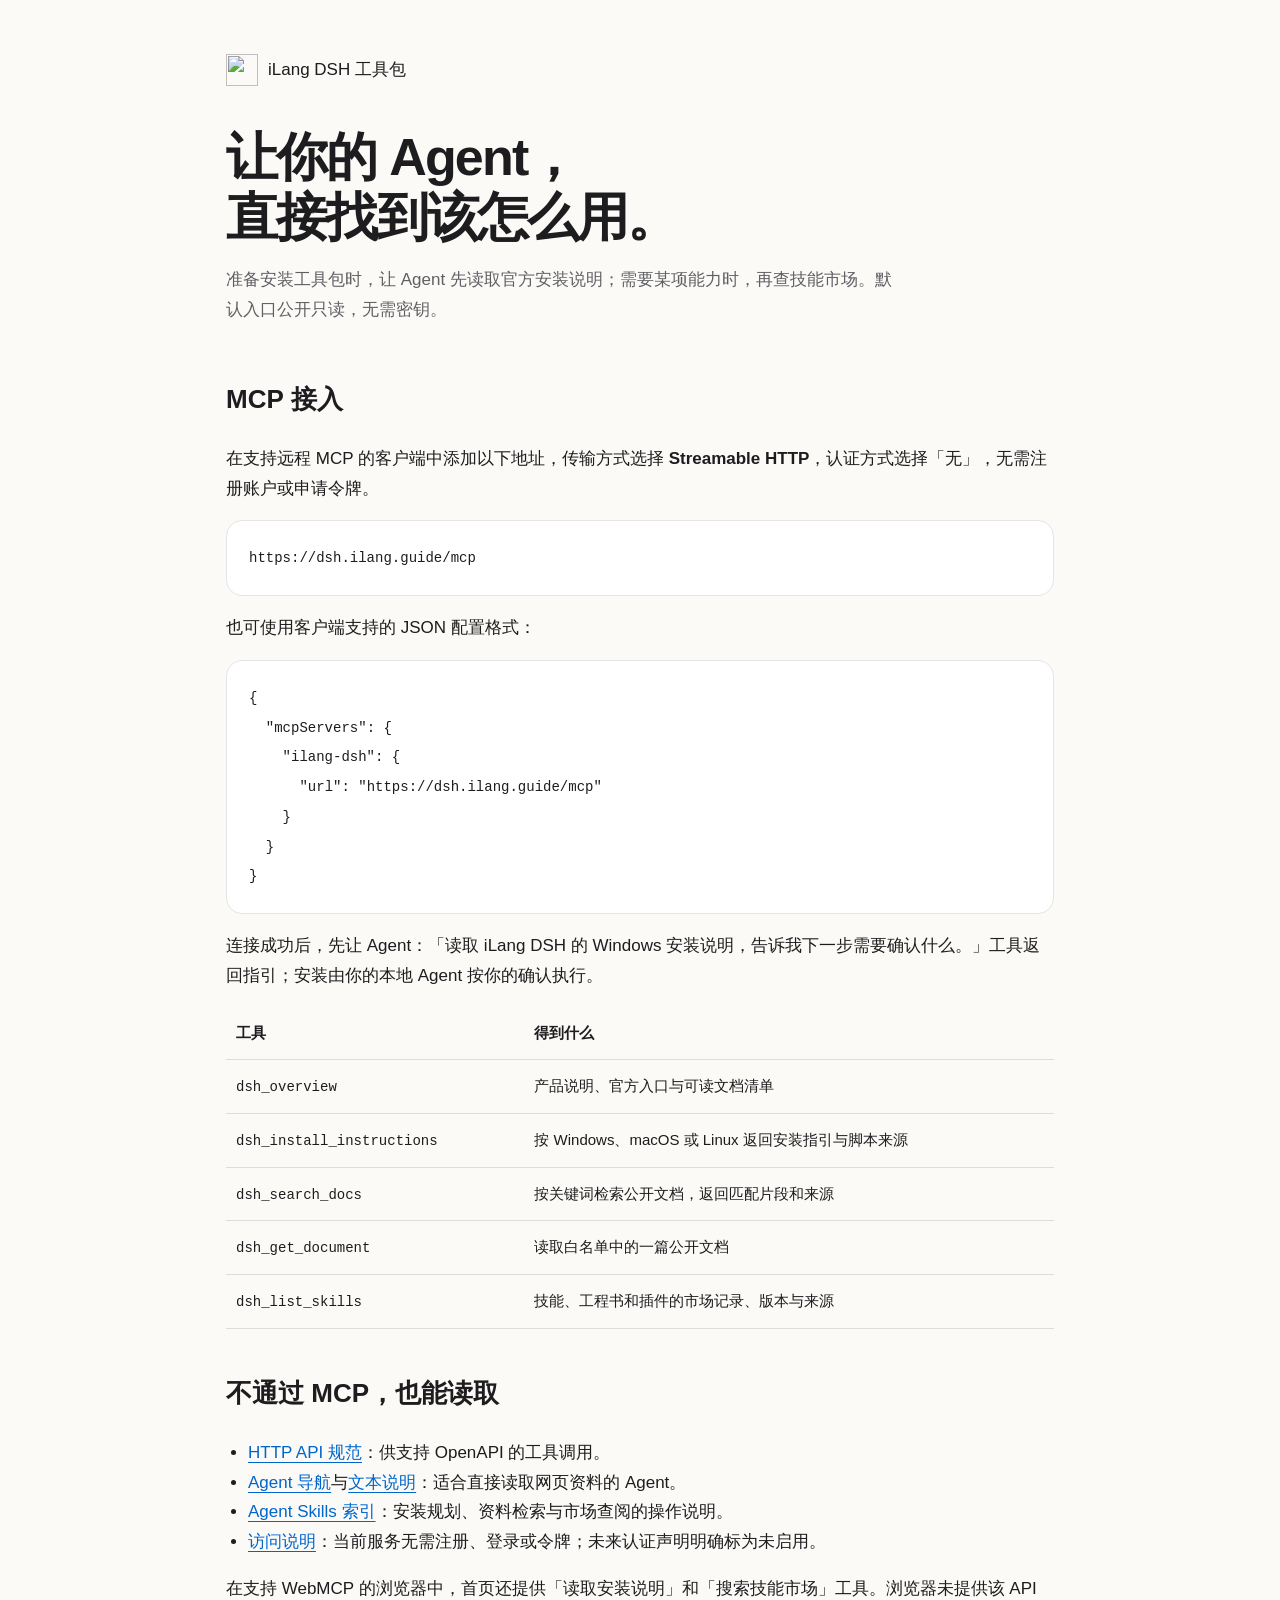
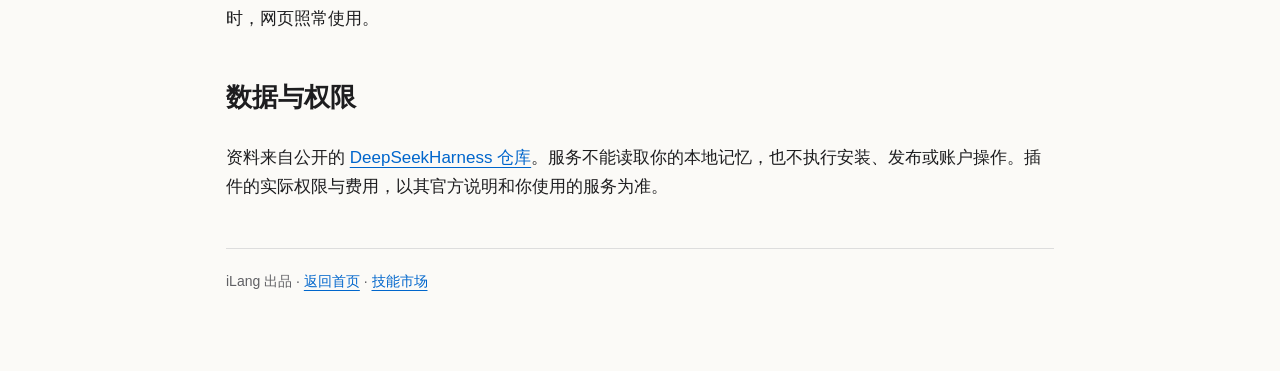
==== docs/agents/index.html @ e741bde9 "feat: declare unavailable auth discovery while keeping DSH public" ====
<!doctype html>
<html lang="zh-CN">
<head>
  <meta charset="utf-8">
  <meta name="viewport" content="width=device-width, initial-scale=1">
  <title>Agent 接入与 MCP｜iLang DSH 工具包</title>
  <meta name="description" content="通过 MCP 或 HTTP API 读取 iLang DSH 工具包的安装说明、公开文档和技能市场。公开只读，无需注册、登录或密钥。">
  <link rel="canonical" href="https://dsh.ilang.guide/agents/">
  <link rel="icon" type="image/svg+xml" href="/favicon.svg">
  <link rel="alternate" type="text/markdown" href="/llms-full.txt">
  <link rel="api-catalog" href="/.well-known/api-catalog">
  <link rel="ai-catalog" href="/.well-known/ai-catalog.json">
  <style>
    :root{color-scheme:light;--ink:#1d1d1f;--muted:#606064;--blue:#0066cc}*{box-sizing:border-box}body{margin:0;background:#fbfaf7;color:var(--ink);font:17px/1.75 -apple-system,BlinkMacSystemFont,"Segoe UI","Microsoft YaHei",sans-serif}main{max-width:880px;padding:54px 26px 80px;margin:auto}a{color:var(--blue);text-underline-offset:4px}header{margin-bottom:52px}.brand{display:inline-flex;align-items:center;gap:10px;color:var(--ink);font-size:17px;text-decoration:none}h1{font-size:clamp(32px,6vw,52px);line-height:1.15;letter-spacing:-.035em;margin:32px 0 18px}h2{margin-top:42px;font-size:26px}p{margin:16px 0}.lead{color:var(--muted);max-width:40em}pre{white-space:pre-wrap;overflow-wrap:anywhere;background:#fff;padding:22px;border:1px solid #e5e5e7;border-radius:16px}code{font:14px/1.7 ui-monospace,SFMono-Regular,Consolas,monospace}table{border-collapse:collapse;width:100%;font-size:15px}th,td{text-align:left;vertical-align:top;padding:13px 10px;border-bottom:1px solid #ddd}td code{overflow-wrap:anywhere}ul{padding-left:22px}.table-wrap{overflow-x:auto}footer{color:var(--muted);font-size:14px;border-top:1px solid #ddd;margin-top:46px;padding-top:20px}:focus-visible{outline:3px solid #0071e3;outline-offset:4px}
  </style>
</head>
<body><main>
  <header><a class="brand" href="/"><img src="/favicon.svg" alt="" width="32" height="32">iLang DSH 工具包</a><h1>让你的 Agent，<br>直接找到该怎么用。</h1><p class="lead">准备安装工具包时，让 Agent 先读取官方安装说明；需要某项能力时，再查技能市场。默认入口公开只读，无需密钥。</p></header>
  <h2>MCP 接入</h2>
  <p>在支持远程 MCP 的客户端中添加以下地址，传输方式选择 <strong>Streamable HTTP</strong>，认证方式选择「无」，无需注册账户或申请令牌。</p>
  <pre><code>https://dsh.ilang.guide/mcp</code></pre>
  <p>也可使用客户端支持的 JSON 配置格式：</p>
  <pre><code>{
  "mcpServers": {
    "ilang-dsh": {
      "url": "https://dsh.ilang.guide/mcp"
    }
  }
}</code></pre>
  <p>连接成功后，先让 Agent：「读取 iLang DSH 的 Windows 安装说明，告诉我下一步需要确认什么。」工具返回指引；安装由你的本地 Agent 按你的确认执行。</p>
  <div class="table-wrap"><table><thead><tr><th>工具</th><th>得到什么</th></tr></thead><tbody>
    <tr><td><code>dsh_overview</code></td><td>产品说明、官方入口与可读文档清单</td></tr>
    <tr><td><code>dsh_install_instructions</code></td><td>按 Windows、macOS 或 Linux 返回安装指引与脚本来源</td></tr>
    <tr><td><code>dsh_search_docs</code></td><td>按关键词检索公开文档，返回匹配片段和来源</td></tr>
    <tr><td><code>dsh_get_document</code></td><td>读取白名单中的一篇公开文档</td></tr>
    <tr><td><code>dsh_list_skills</code></td><td>技能、工程书和插件的市场记录、版本与来源</td></tr>
  </tbody></table></div>
  <h2>不通过 MCP，也能读取</h2>
  <ul>
    <li><a href="/openapi.json">HTTP API 规范</a>：供支持 OpenAPI 的工具调用。</li>
    <li><a href="/llms.txt">Agent 导航</a>与<a href="/llms-full.txt">文本说明</a>：适合直接读取网页资料的 Agent。</li>
    <li><a href="/.well-known/agent-skills/index.json">Agent Skills 索引</a>：安装规划、资料检索与市场查阅的操作说明。</li>
    <li><a href="/auth.md">访问说明</a>：当前服务无需注册、登录或令牌；未来认证声明明确标为未启用。</li>
  </ul>
  <p>在支持 WebMCP 的浏览器中，首页还提供「读取安装说明」和「搜索技能市场」工具。浏览器未提供该 API 时，网页照常使用。</p>
  <h2>数据与权限</h2>
  <p>资料来自公开的 <a href="https://github.com/adsorgcn/DeepSeekHarness">DeepSeekHarness 仓库</a>。服务不能读取你的本地记忆，也不执行安装、发布或账户操作。插件的实际权限与费用，以其官方说明和你使用的服务为准。</p>
  <footer>iLang 出品 · <a href="/">返回首页</a> · <a href="/market/">技能市场</a></footer>
</main></body></html>
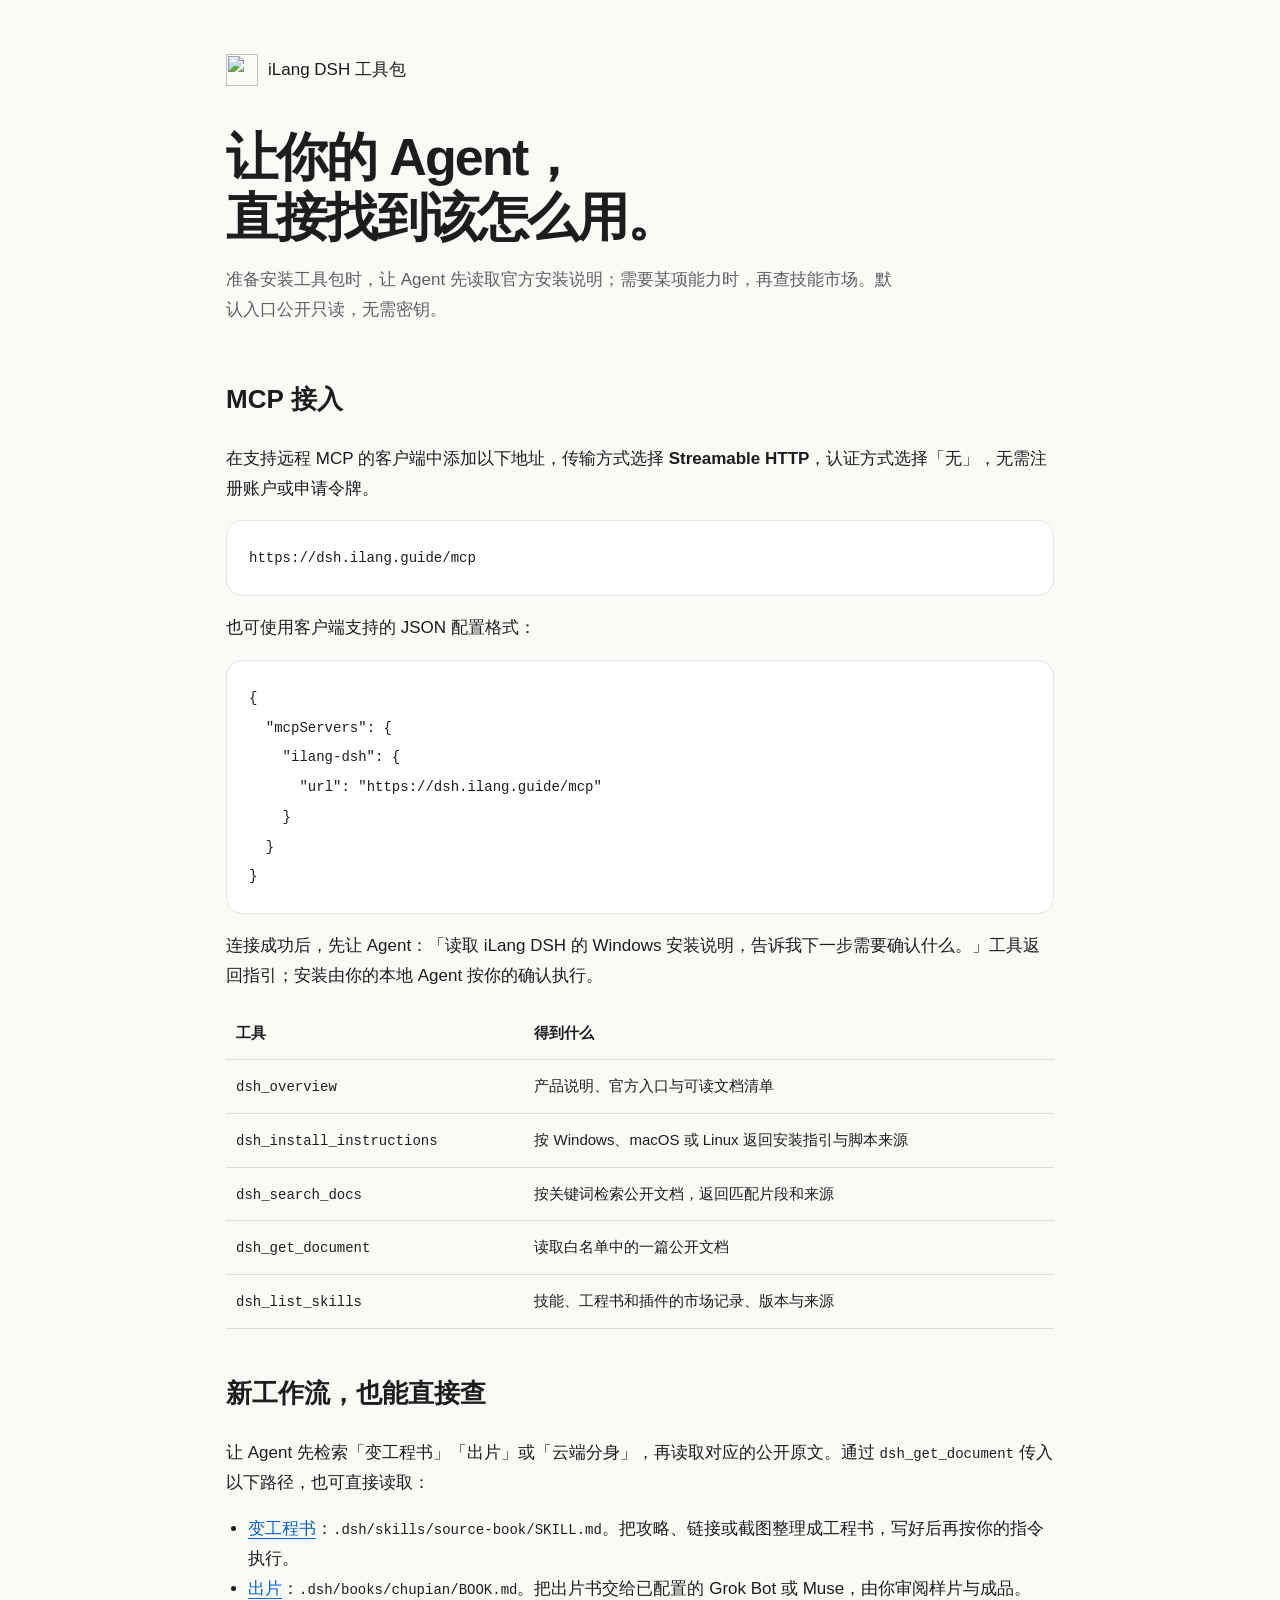
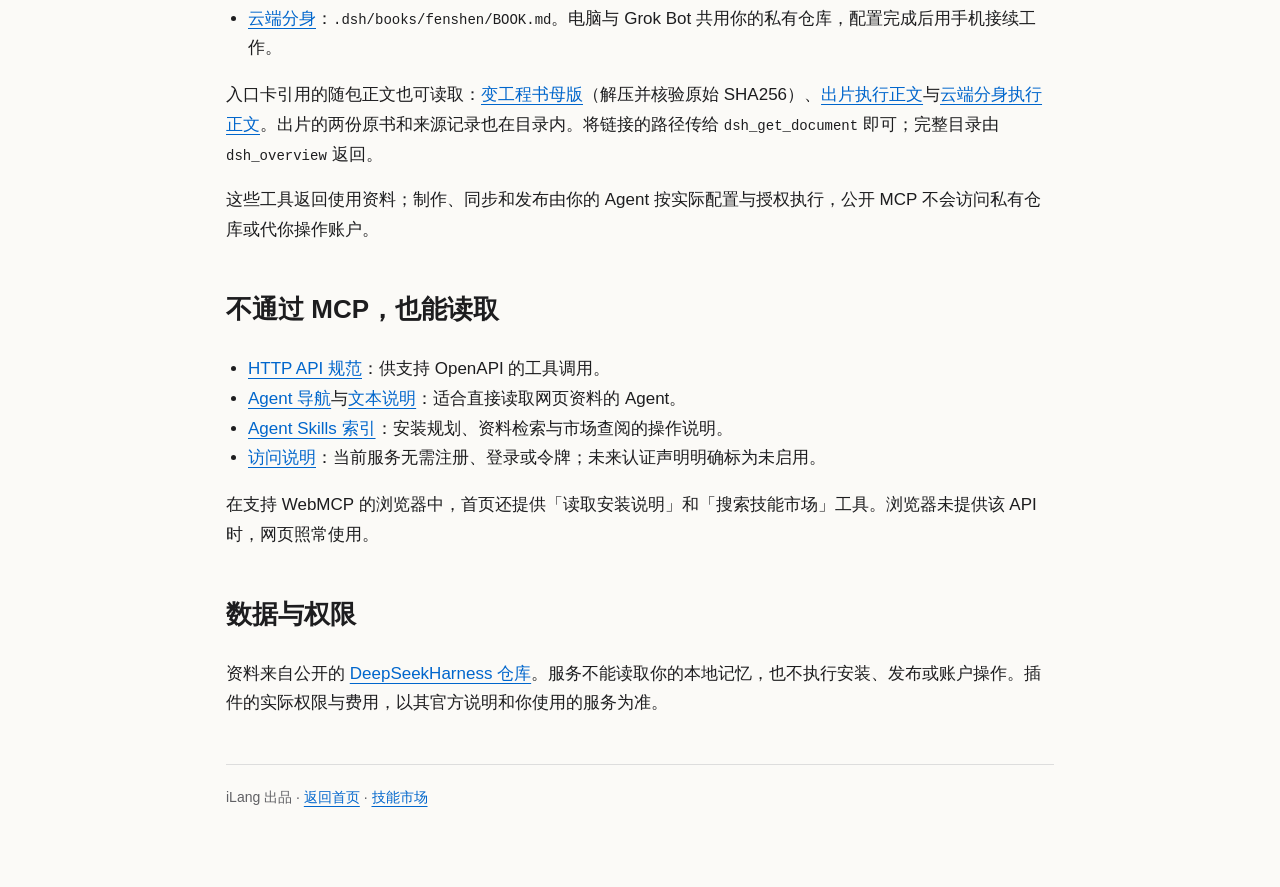
==== commit bac77ec9: "Refresh DSH landing with animated workflows and align public MCP documents" ====
--- a/docs/agents/index.html
+++ b/docs/agents/index.html
@@ -35,6 +35,15 @@
     <tr><td><code>dsh_get_document</code></td><td>读取白名单中的一篇公开文档</td></tr>
     <tr><td><code>dsh_list_skills</code></td><td>技能、工程书和插件的市场记录、版本与来源</td></tr>
   </tbody></table></div>
+  <h2>新工作流，也能直接查</h2>
+  <p>让 Agent 先检索「变工程书」「出片」或「云端分身」，再读取对应的公开原文。通过 <code>dsh_get_document</code> 传入以下路径，也可直接读取：</p>
+  <ul>
+    <li><a href="/.dsh/skills/source-book/SKILL.md">变工程书</a>：<code>.dsh/skills/source-book/SKILL.md</code>。把攻略、链接或截图整理成工程书，写好后再按你的指令执行。</li>
+    <li><a href="/.dsh/books/chupian/BOOK.md">出片</a>：<code>.dsh/books/chupian/BOOK.md</code>。把出片书交给已配置的 Grok Bot 或 Muse，由你审阅样片与成品。</li>
+    <li><a href="/.dsh/books/fenshen/BOOK.md">云端分身</a>：<code>.dsh/books/fenshen/BOOK.md</code>。电脑与 Grok Bot 共用你的私有仓库，配置完成后用手机接续工作。</li>
+  </ul>
+  <p>入口卡引用的随包正文也可读取：<a href="/.github/bot/MOTHER-v2.9.ilang.md.gz">变工程书母版</a>（解压并核验原始 SHA256）、<a href="/.dsh/books/chupian/bot-chupian-book.md">出片执行正文</a>与<a href="/.dsh/books/fenshen/bot-fenshen-book.md">云端分身执行正文</a>。出片的两份原书和来源记录也在目录内。将链接的路径传给 <code>dsh_get_document</code> 即可；完整目录由 <code>dsh_overview</code> 返回。</p>
+  <p>这些工具返回使用资料；制作、同步和发布由你的 Agent 按实际配置与授权执行，公开 MCP 不会访问私有仓库或代你操作账户。</p>
   <h2>不通过 MCP，也能读取</h2>
   <ul>
     <li><a href="/openapi.json">HTTP API 规范</a>：供支持 OpenAPI 的工具调用。</li>
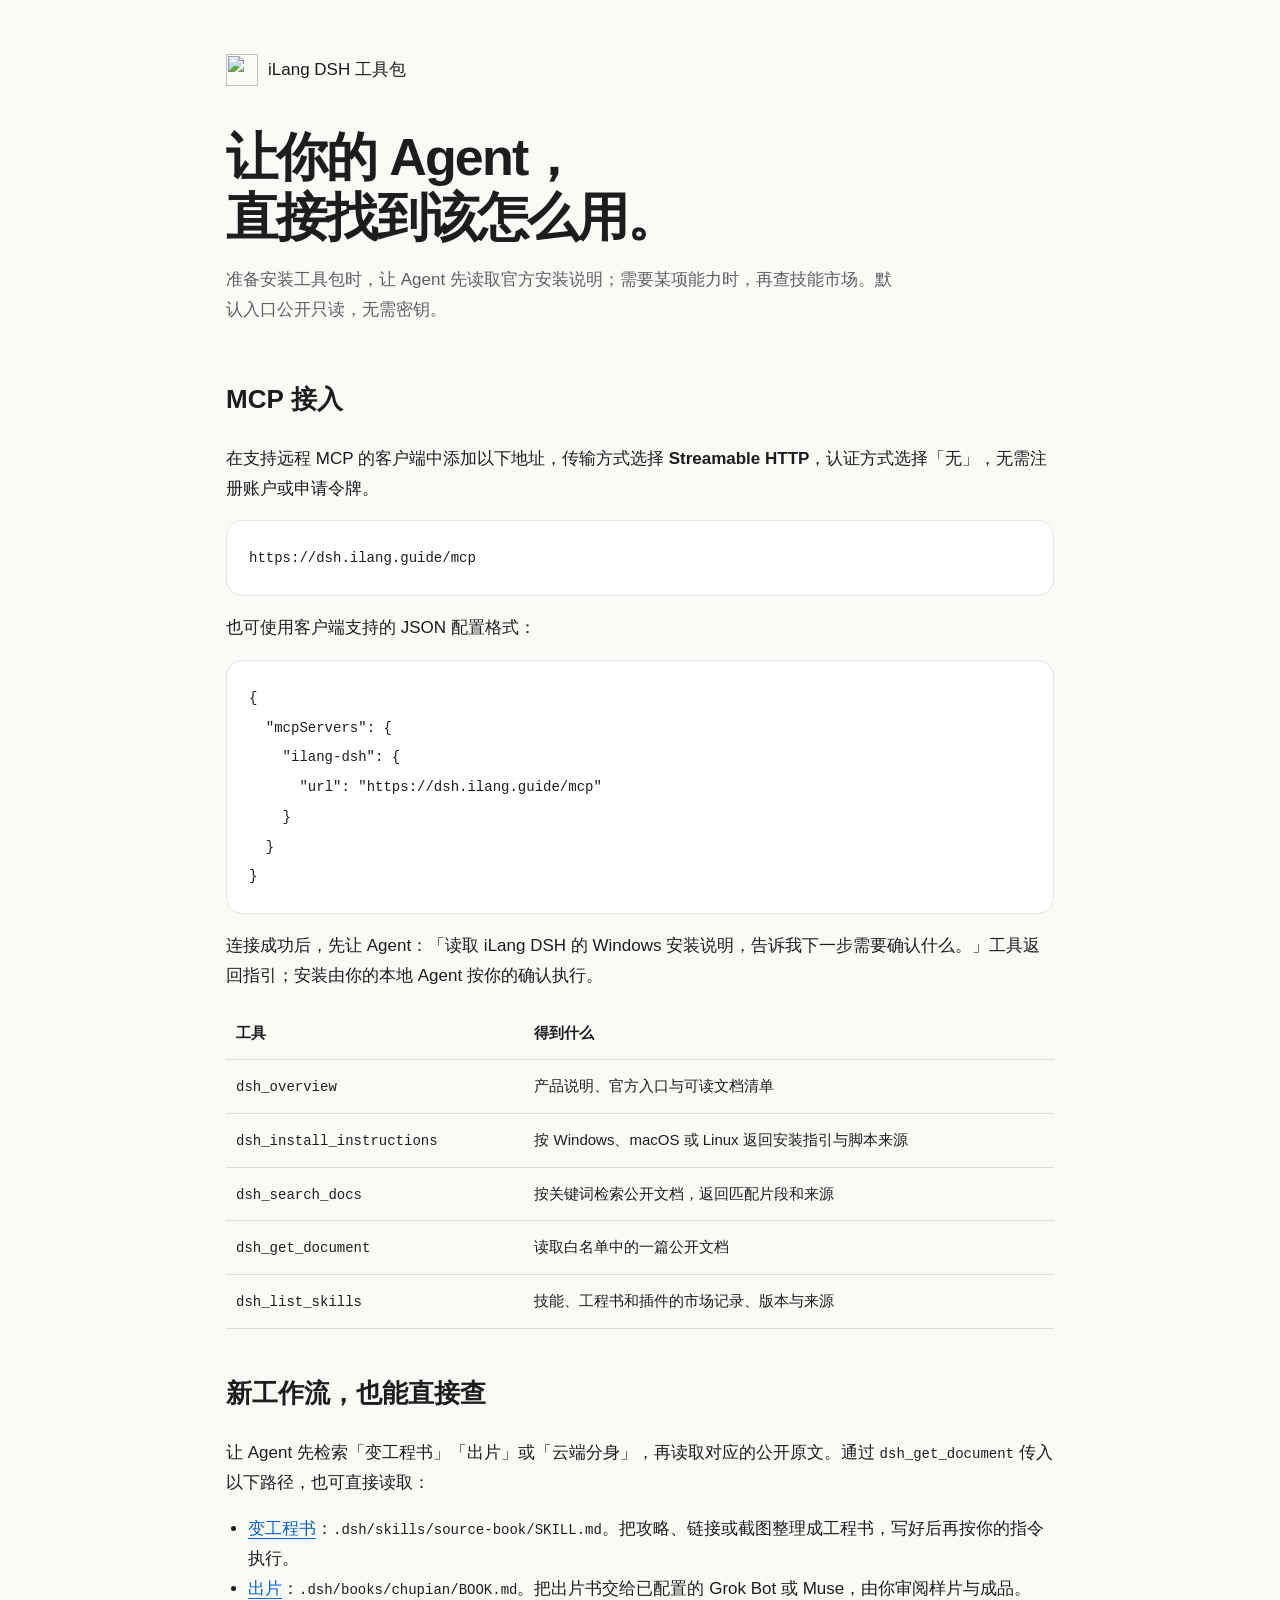
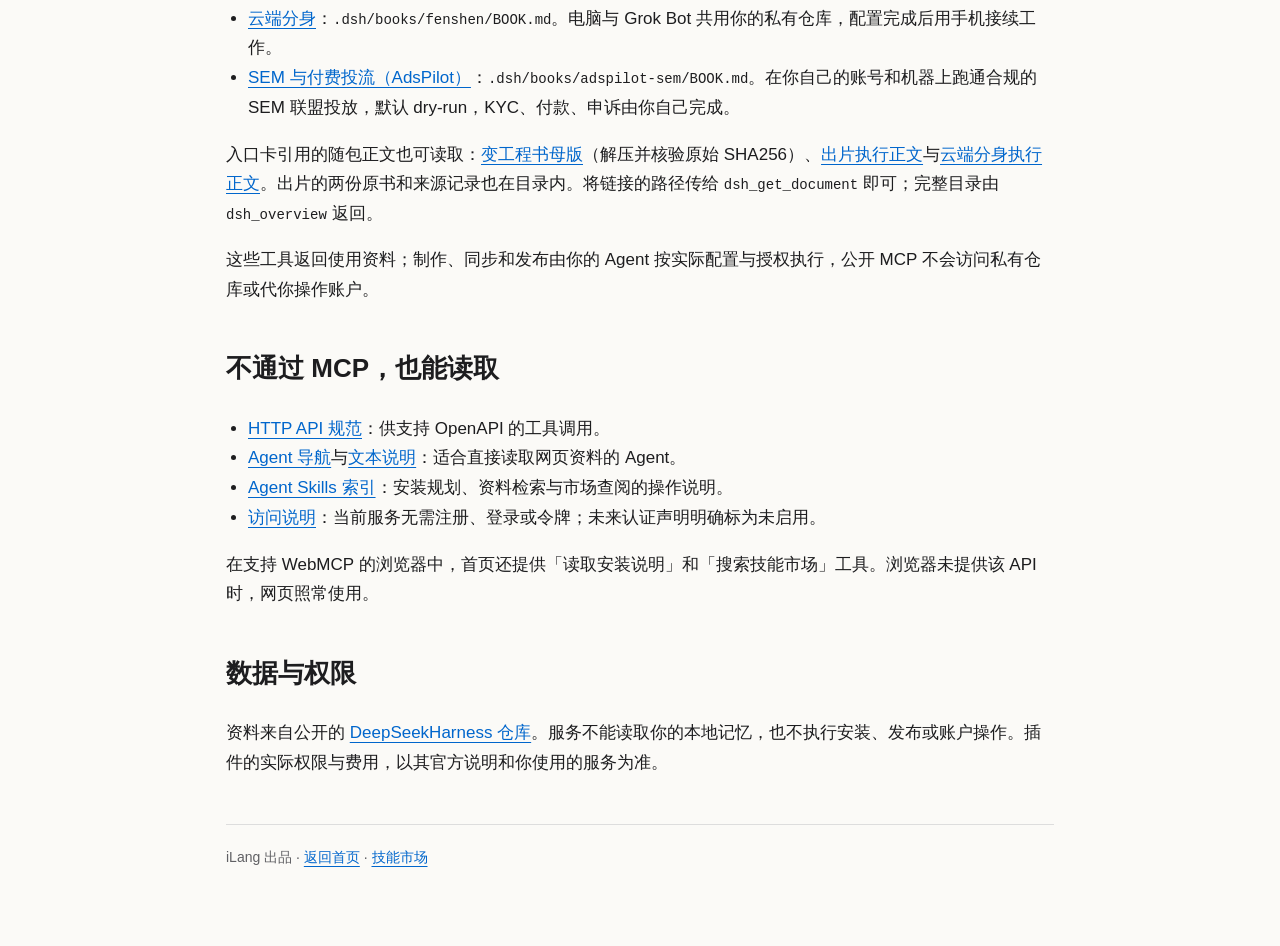
==== commit c7bbfc68: "docs: 发现文件同步 MCP 1.2.0 与 21 项（openapi、well-known、llms.txt、agents 页） openapi.json 版本 1.2.0、五处文档路径枚举加 " ====
--- a/docs/agents/index.html
+++ b/docs/agents/index.html
@@ -41,6 +41,7 @@
     <li><a href="/.dsh/skills/source-book/SKILL.md">变工程书</a>：<code>.dsh/skills/source-book/SKILL.md</code>。把攻略、链接或截图整理成工程书，写好后再按你的指令执行。</li>
     <li><a href="/.dsh/books/chupian/BOOK.md">出片</a>：<code>.dsh/books/chupian/BOOK.md</code>。把出片书交给已配置的 Grok Bot 或 Muse，由你审阅样片与成品。</li>
     <li><a href="/.dsh/books/fenshen/BOOK.md">云端分身</a>：<code>.dsh/books/fenshen/BOOK.md</code>。电脑与 Grok Bot 共用你的私有仓库，配置完成后用手机接续工作。</li>
+    <li><a href="/.dsh/books/adspilot-sem/BOOK.md">SEM 与付费投流（AdsPilot）</a>：<code>.dsh/books/adspilot-sem/BOOK.md</code>。在你自己的账号和机器上跑通合规的 SEM 联盟投放，默认 dry-run，KYC、付款、申诉由你自己完成。</li>
   </ul>
   <p>入口卡引用的随包正文也可读取：<a href="/.github/bot/MOTHER-v2.9.ilang.md.gz">变工程书母版</a>（解压并核验原始 SHA256）、<a href="/.dsh/books/chupian/bot-chupian-book.md">出片执行正文</a>与<a href="/.dsh/books/fenshen/bot-fenshen-book.md">云端分身执行正文</a>。出片的两份原书和来源记录也在目录内。将链接的路径传给 <code>dsh_get_document</code> 即可；完整目录由 <code>dsh_overview</code> 返回。</p>
   <p>这些工具返回使用资料；制作、同步和发布由你的 Agent 按实际配置与授权执行，公开 MCP 不会访问私有仓库或代你操作账户。</p>
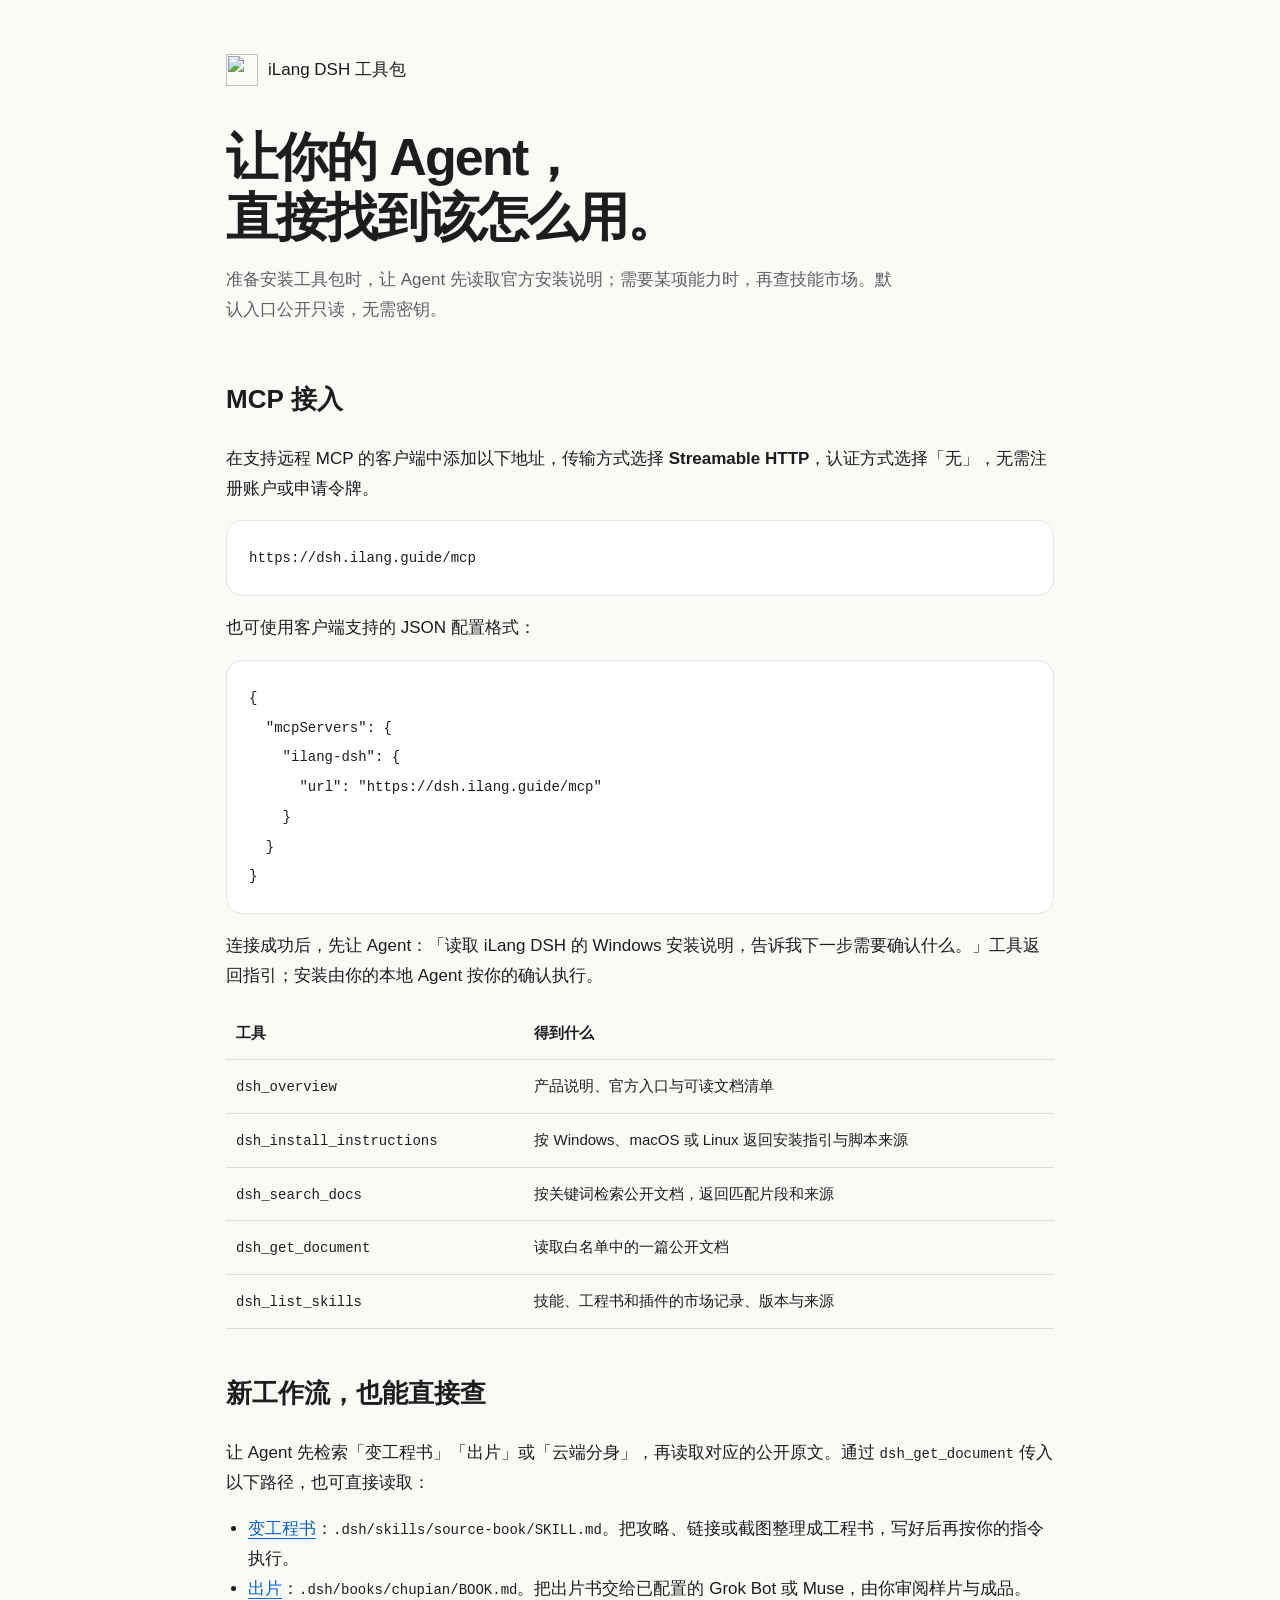
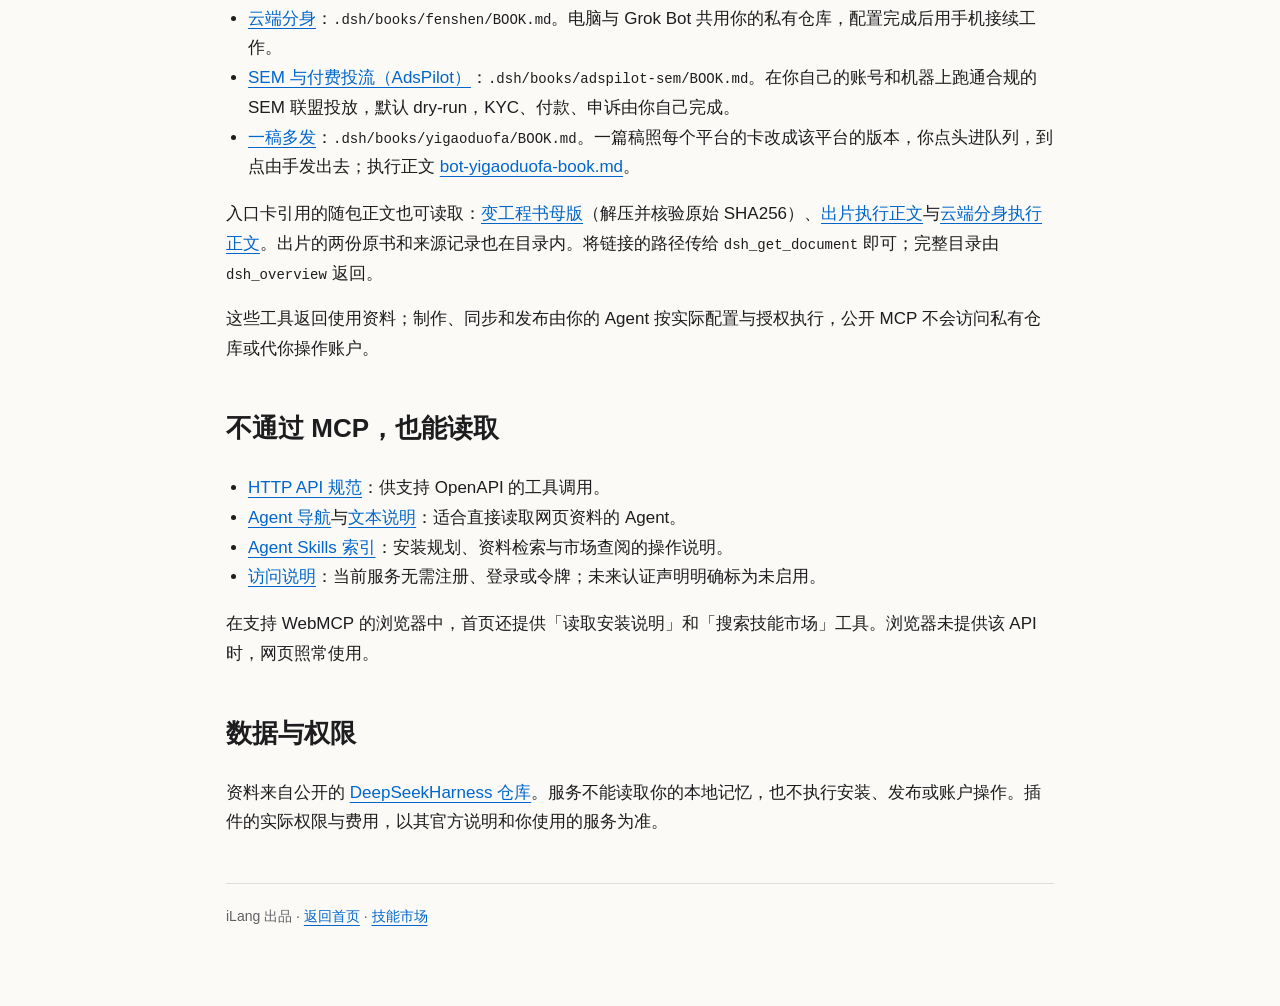
==== commit f3b10ce3: "yigaoduofa: 一稿多发，一篇稿照平台卡改版本、排队、由手发出；MCP 1.3.0 共 23 项；官网补两处 新书 .dsh/books/yigaoduofa/BOOK.md 与随包 Bot " ====
--- a/docs/agents/index.html
+++ b/docs/agents/index.html
@@ -42,6 +42,7 @@
     <li><a href="/.dsh/books/chupian/BOOK.md">出片</a>：<code>.dsh/books/chupian/BOOK.md</code>。把出片书交给已配置的 Grok Bot 或 Muse，由你审阅样片与成品。</li>
     <li><a href="/.dsh/books/fenshen/BOOK.md">云端分身</a>：<code>.dsh/books/fenshen/BOOK.md</code>。电脑与 Grok Bot 共用你的私有仓库，配置完成后用手机接续工作。</li>
     <li><a href="/.dsh/books/adspilot-sem/BOOK.md">SEM 与付费投流（AdsPilot）</a>：<code>.dsh/books/adspilot-sem/BOOK.md</code>。在你自己的账号和机器上跑通合规的 SEM 联盟投放，默认 dry-run，KYC、付款、申诉由你自己完成。</li>
+    <li><a href="/.dsh/books/yigaoduofa/BOOK.md">一稿多发</a>：<code>.dsh/books/yigaoduofa/BOOK.md</code>。一篇稿照每个平台的卡改成该平台的版本，你点头进队列，到点由手发出去；执行正文 <a href="/.dsh/books/yigaoduofa/bot-yigaoduofa-book.md">bot-yigaoduofa-book.md</a>。</li>
   </ul>
   <p>入口卡引用的随包正文也可读取：<a href="/.github/bot/MOTHER-v2.9.ilang.md.gz">变工程书母版</a>（解压并核验原始 SHA256）、<a href="/.dsh/books/chupian/bot-chupian-book.md">出片执行正文</a>与<a href="/.dsh/books/fenshen/bot-fenshen-book.md">云端分身执行正文</a>。出片的两份原书和来源记录也在目录内。将链接的路径传给 <code>dsh_get_document</code> 即可；完整目录由 <code>dsh_overview</code> 返回。</p>
   <p>这些工具返回使用资料；制作、同步和发布由你的 Agent 按实际配置与授权执行，公开 MCP 不会访问私有仓库或代你操作账户。</p>
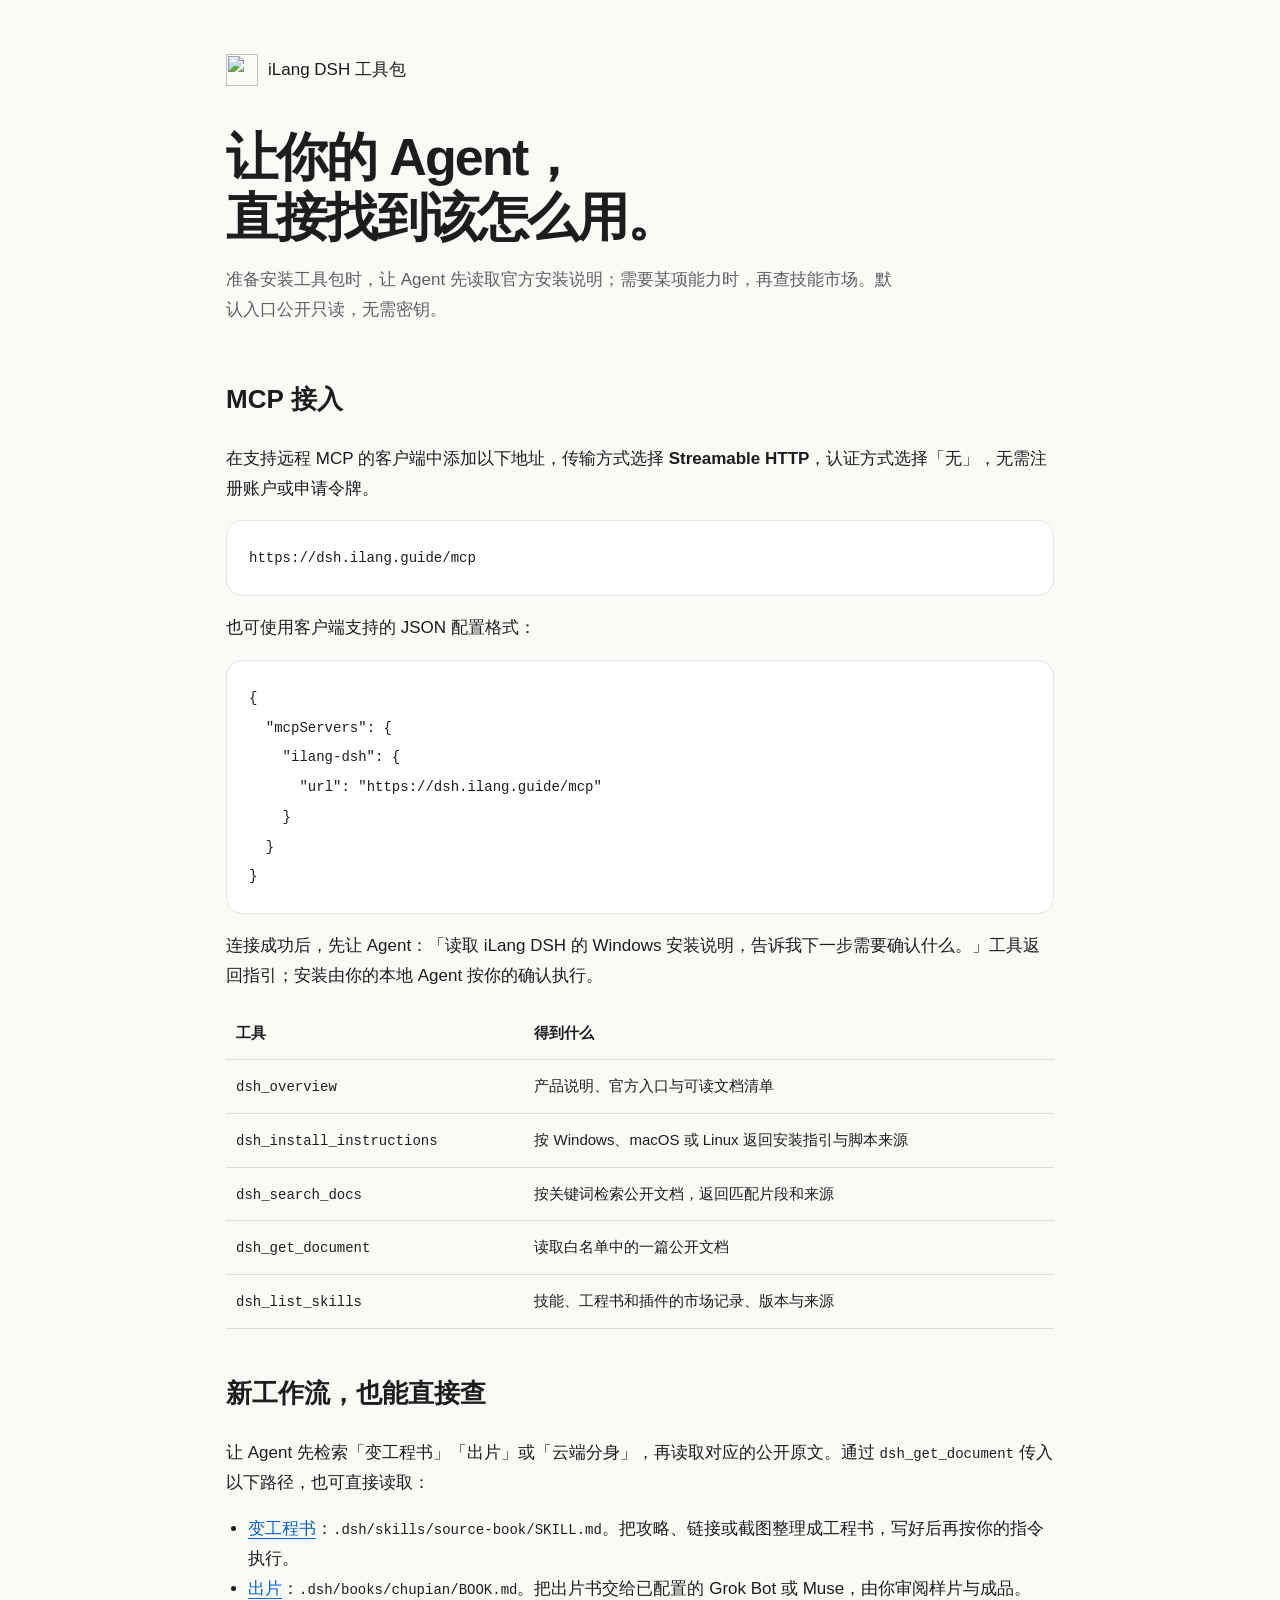
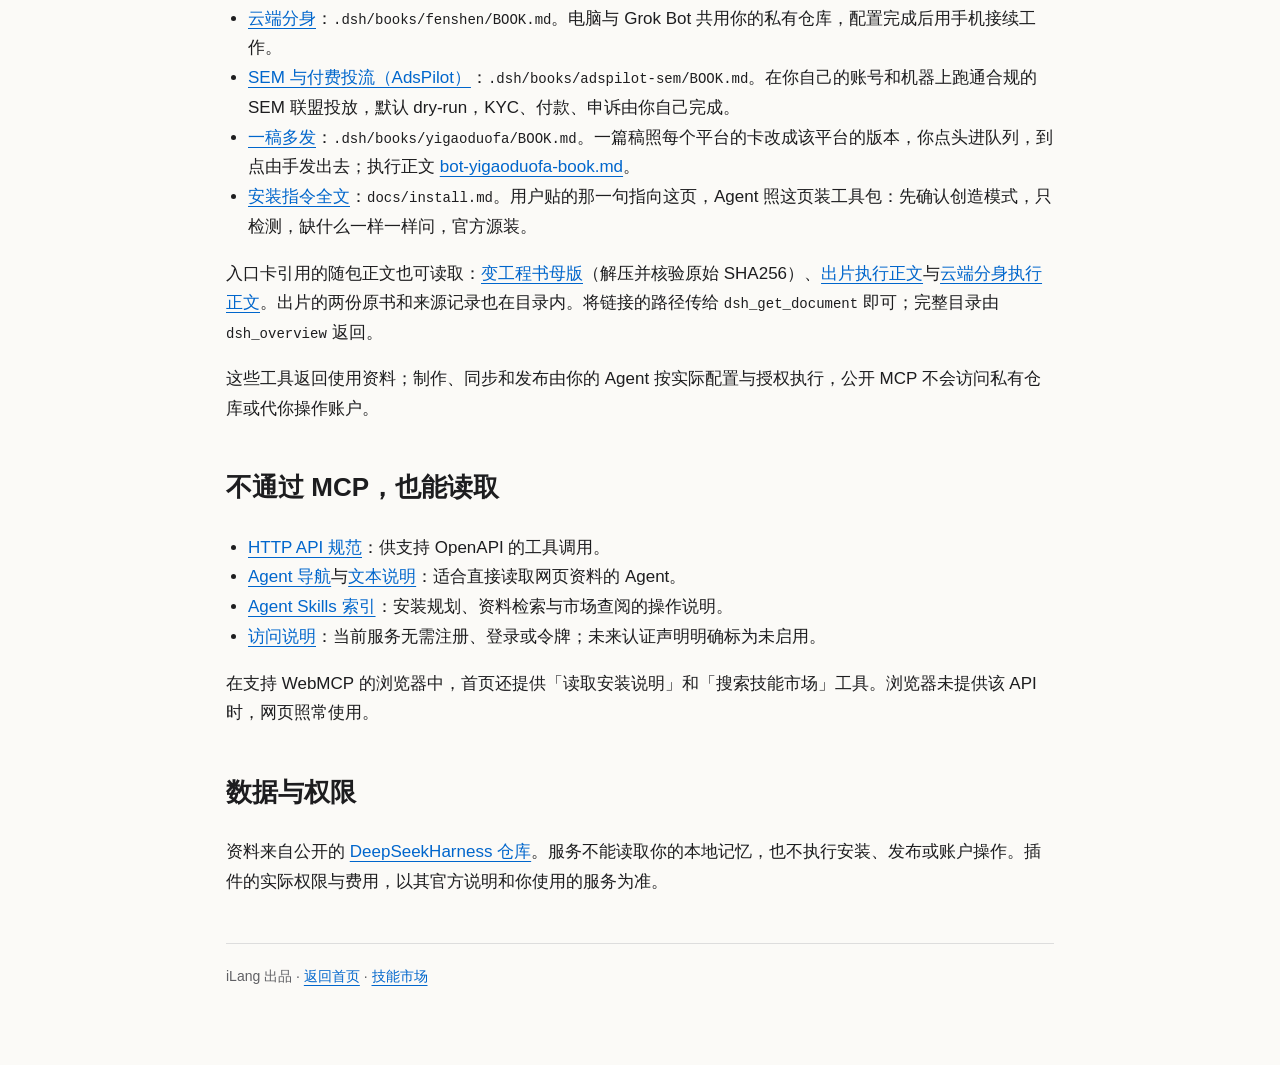
==== commit d31486f7: "install: 那句话换成一句短的，长指令全文改写成给 Agent 读的 docs/install.md 新手贴的只剩「帮我装 iLang DSH 工具包，照 https://dsh.ilang.g" ====
--- a/docs/agents/index.html
+++ b/docs/agents/index.html
@@ -43,6 +43,7 @@
     <li><a href="/.dsh/books/fenshen/BOOK.md">云端分身</a>：<code>.dsh/books/fenshen/BOOK.md</code>。电脑与 Grok Bot 共用你的私有仓库，配置完成后用手机接续工作。</li>
     <li><a href="/.dsh/books/adspilot-sem/BOOK.md">SEM 与付费投流（AdsPilot）</a>：<code>.dsh/books/adspilot-sem/BOOK.md</code>。在你自己的账号和机器上跑通合规的 SEM 联盟投放，默认 dry-run，KYC、付款、申诉由你自己完成。</li>
     <li><a href="/.dsh/books/yigaoduofa/BOOK.md">一稿多发</a>：<code>.dsh/books/yigaoduofa/BOOK.md</code>。一篇稿照每个平台的卡改成该平台的版本，你点头进队列，到点由手发出去；执行正文 <a href="/.dsh/books/yigaoduofa/bot-yigaoduofa-book.md">bot-yigaoduofa-book.md</a>。</li>
+    <li><a href="/install.md">安装指令全文</a>：<code>docs/install.md</code>。用户贴的那一句指向这页，Agent 照这页装工具包：先确认创造模式，只检测，缺什么一样一样问，官方源装。</li>
   </ul>
   <p>入口卡引用的随包正文也可读取：<a href="/.github/bot/MOTHER-v2.9.ilang.md.gz">变工程书母版</a>（解压并核验原始 SHA256）、<a href="/.dsh/books/chupian/bot-chupian-book.md">出片执行正文</a>与<a href="/.dsh/books/fenshen/bot-fenshen-book.md">云端分身执行正文</a>。出片的两份原书和来源记录也在目录内。将链接的路径传给 <code>dsh_get_document</code> 即可；完整目录由 <code>dsh_overview</code> 返回。</p>
   <p>这些工具返回使用资料；制作、同步和发布由你的 Agent 按实际配置与授权执行，公开 MCP 不会访问私有仓库或代你操作账户。</p>
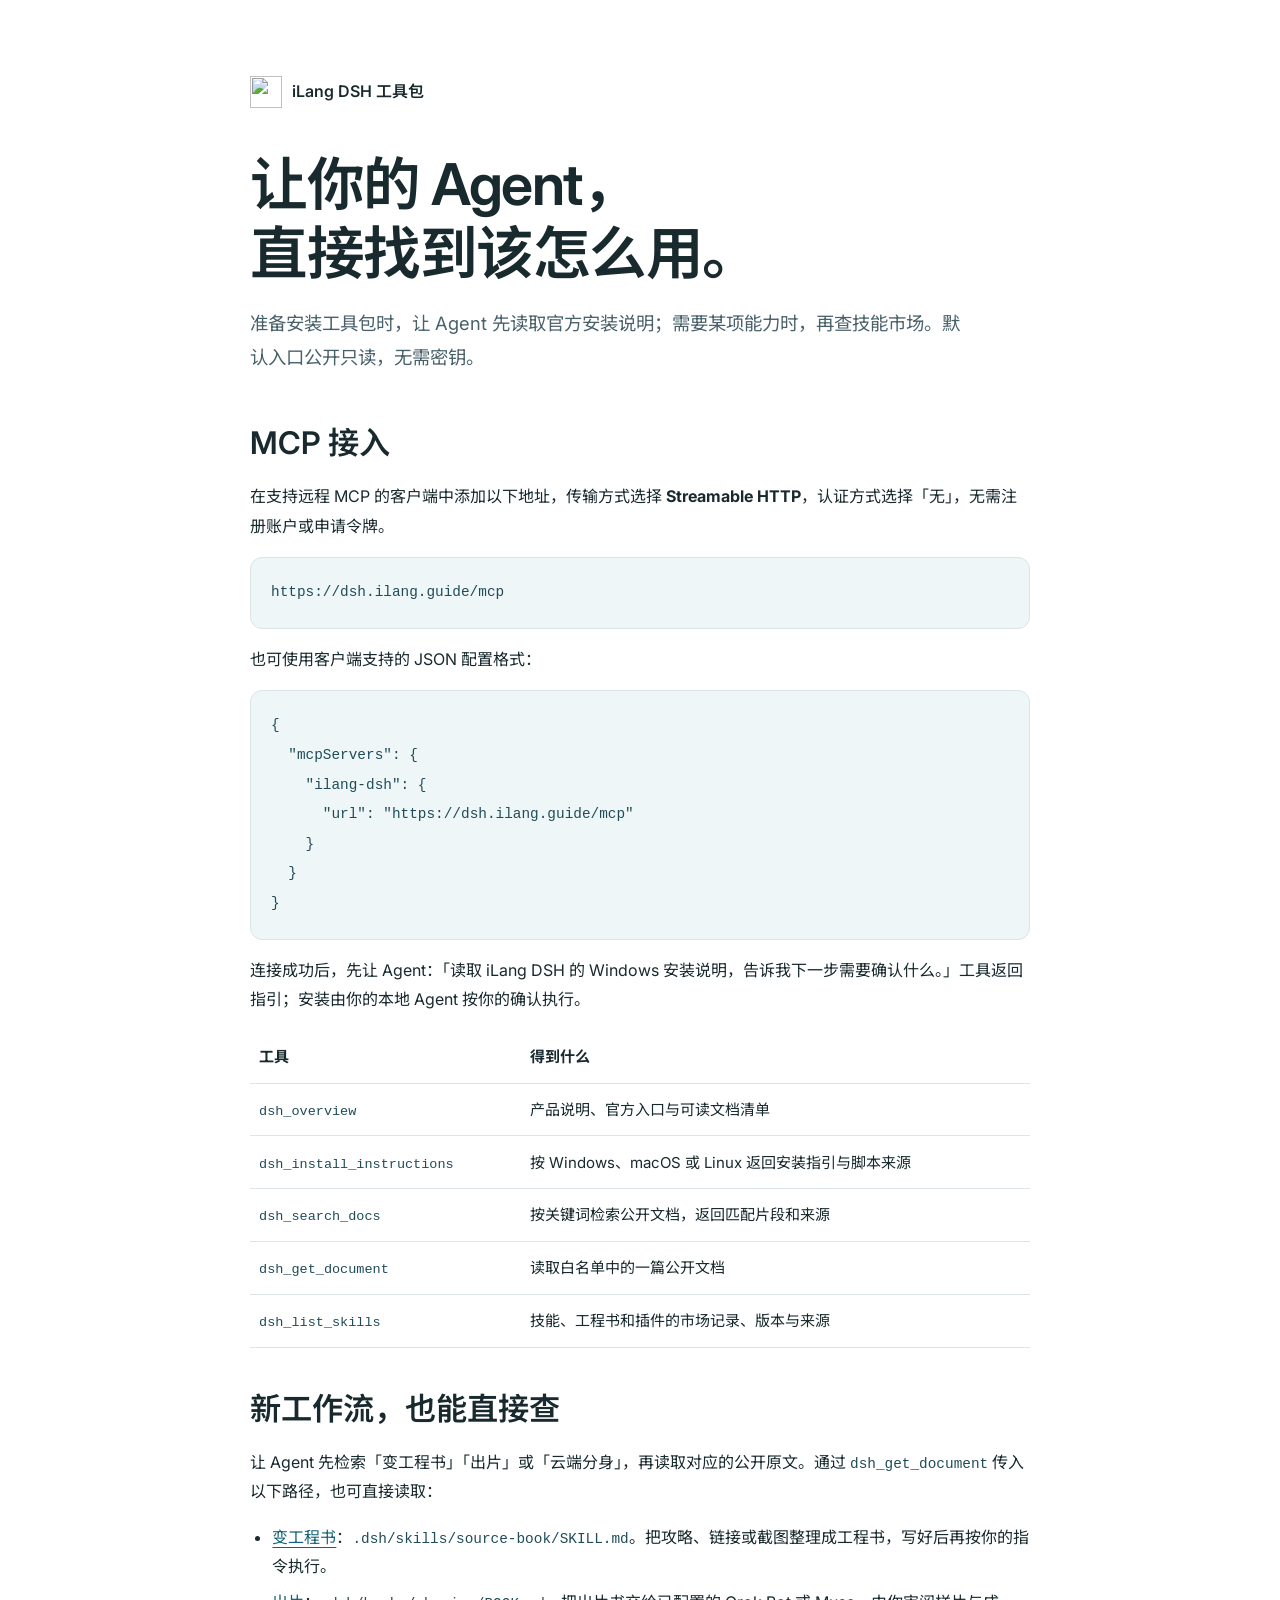
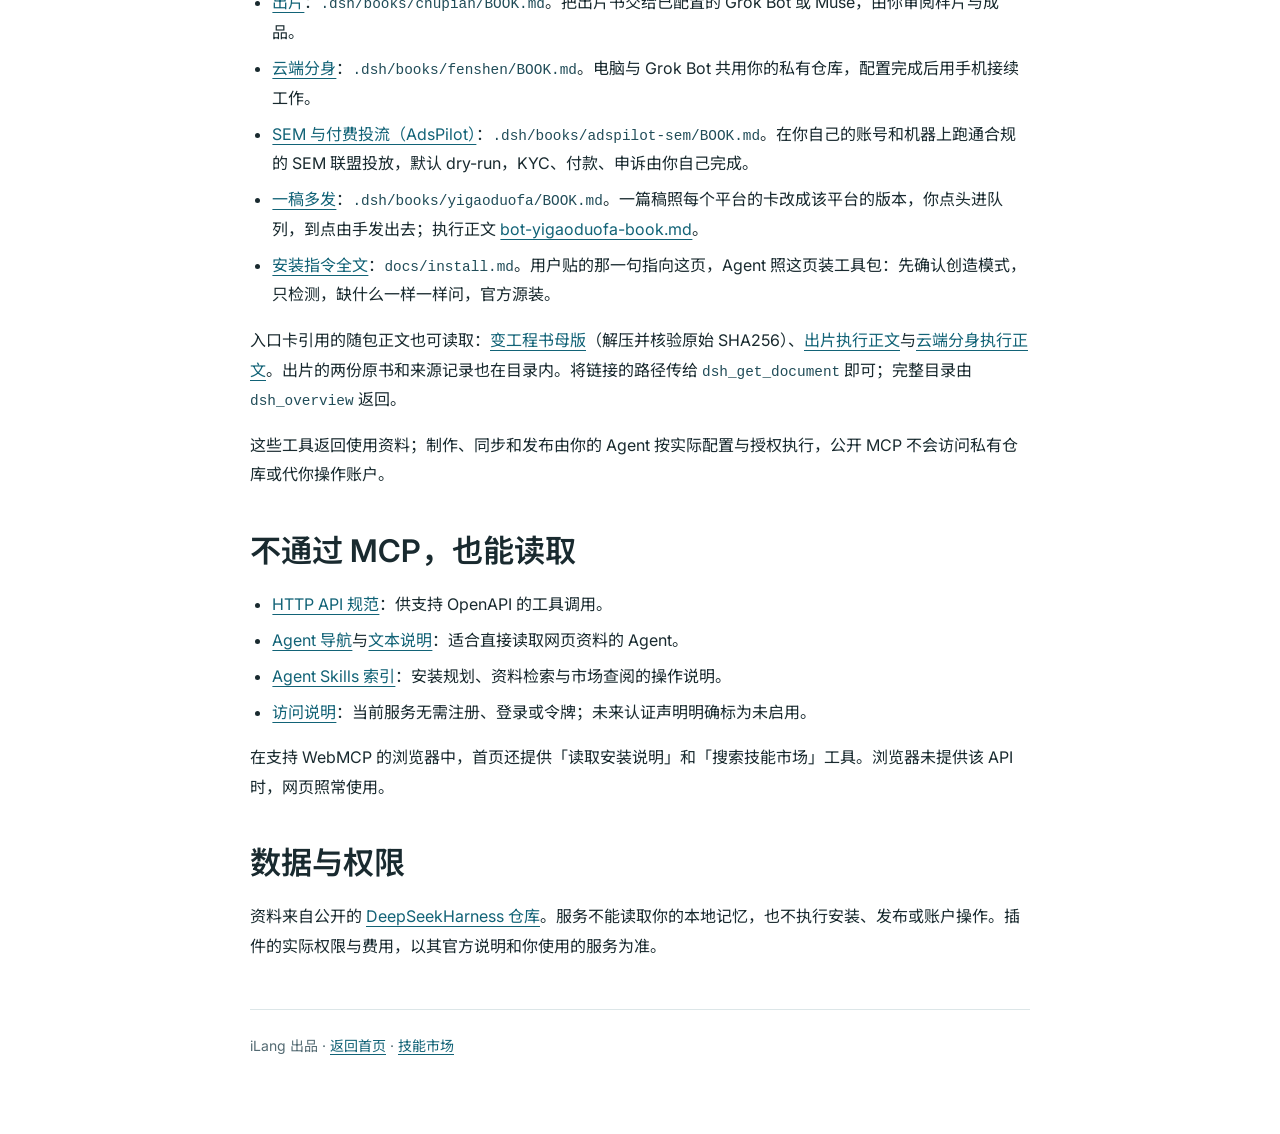
==== commit 33946bc4: "重设计能市场并统一全站中英文字体" ====
--- a/docs/agents/index.html
+++ b/docs/agents/index.html
@@ -10,8 +10,31 @@
   <link rel="alternate" type="text/markdown" href="/llms-full.txt">
   <link rel="api-catalog" href="/.well-known/api-catalog">
   <link rel="ai-catalog" href="/.well-known/ai-catalog.json">
+  <link rel="stylesheet" href="../typography.css?v=20261119.1">
+  <link rel="preload" href="../assets/fonts/noto-sans-sc-ui.woff2" as="font" type="font/woff2" crossorigin>
   <style>
-    :root{color-scheme:light;--ink:#1d1d1f;--muted:#606064;--blue:#0066cc}*{box-sizing:border-box}body{margin:0;background:#fbfaf7;color:var(--ink);font:17px/1.75 -apple-system,BlinkMacSystemFont,"Segoe UI","Microsoft YaHei",sans-serif}main{max-width:880px;padding:54px 26px 80px;margin:auto}a{color:var(--blue);text-underline-offset:4px}header{margin-bottom:52px}.brand{display:inline-flex;align-items:center;gap:10px;color:var(--ink);font-size:17px;text-decoration:none}h1{font-size:clamp(32px,6vw,52px);line-height:1.15;letter-spacing:-.035em;margin:32px 0 18px}h2{margin-top:42px;font-size:26px}p{margin:16px 0}.lead{color:var(--muted);max-width:40em}pre{white-space:pre-wrap;overflow-wrap:anywhere;background:#fff;padding:22px;border:1px solid #e5e5e7;border-radius:16px}code{font:14px/1.7 ui-monospace,SFMono-Regular,Consolas,monospace}table{border-collapse:collapse;width:100%;font-size:15px}th,td{text-align:left;vertical-align:top;padding:13px 10px;border-bottom:1px solid #ddd}td code{overflow-wrap:anywhere}ul{padding-left:22px}.table-wrap{overflow-x:auto}footer{color:var(--muted);font-size:14px;border-top:1px solid #ddd;margin-top:46px;padding-top:20px}:focus-visible{outline:3px solid #0071e3;outline-offset:4px}
+    :root { color-scheme: light; color: #192a2f; background: #fff; }
+    * { box-sizing: border-box; }
+    body { margin: 0; font: 400 1rem/1.85 var(--font-ui); }
+    main { width: min(100% - 44px, 780px); margin: auto; padding-block: clamp(32px, 7vw, 76px); }
+    a { color: #126377; text-underline-offset: .22em; }
+    a:hover { color: #103e48; }
+    header { margin-bottom: 3rem; }
+    .brand { display: inline-flex; align-items: center; gap: 10px; font-weight: 580; text-decoration: none; color: inherit; }
+    h1, h2 { text-wrap: balance; }
+    h1 { font-size: clamp(2.15rem, 1.55rem + 2.8vw, 3.6rem); font-weight: 620; line-height: 1.2; letter-spacing: -.025em; margin: 32px 0 18px; }
+    h2 { margin: 2.5rem 0 1rem; font-size: clamp(1.45rem, 1.2rem + 1vw, 1.95rem); font-weight: 590; line-height: 1.4; }
+    p { margin: 1em 0; }
+    .lead { max-width: 39em; font-size: clamp(1.02rem, .97rem + .3vw, 1.15rem); color: #49616b; }
+    pre { white-space: pre-wrap; overflow-wrap: anywhere; background: #eff6f7; padding: 20px; border: 1px solid #d9e5e7; border-radius: 12px; }
+    code { font: .9em/1.65 var(--font-code); color: #204c58; overflow-wrap: anywhere; }
+    .table-wrap { overflow-x: auto; }
+    table { border-collapse: collapse; width: 100%; font-size: .94rem; }
+    th, td { text-align: left; vertical-align: top; padding: .8em .6em; border-bottom: 1px solid #dce6e8; }
+    ul { padding-left: 1.4em; }
+    li + li { margin-top: .4em; }
+    footer { color: #536a72; font-size: .875rem; border-top: 1px solid #dce6e8; margin-top: 3rem; padding-top: 1.4rem; }
+    :focus-visible { outline: 2px solid #126377; outline-offset: 4px; }
   </style>
 </head>
 <body><main>
--- a/docs/typography.css
+++ b/docs/typography.css
@@ -0,0 +1,41 @@
+@charset "UTF-8";
+
+@font-face {
+  font-family: "Inter";
+  src: url("./assets/fonts/inter-latin-variable.woff2") format("woff2");
+  font-weight: 100 900;
+  font-style: normal;
+  font-display: swap;
+}
+
+@font-face {
+  font-family: "Noto Sans SC";
+  src: url("./assets/fonts/noto-sans-sc-ui.woff2") format("woff2");
+  font-weight: 100 900;
+  font-style: normal;
+  font-display: swap;
+}
+
+@font-face {
+  font-family: "Noto Sans SC Common";
+  src: url("./assets/fonts/noto-sans-sc-common.woff2") format("woff2");
+  font-weight: 100 900;
+  font-style: normal;
+  font-display: swap;
+  unicode-range: U+4E00-9FFF;
+}
+
+:root {
+  --font-ui: "Inter", "Noto Sans SC", "Noto Sans SC Common", "PingFang SC", "Microsoft YaHei", sans-serif;
+  --font-code: ui-monospace, "SFMono-Regular", Consolas, "Liberation Mono", "Noto Sans SC", "Noto Sans SC Common", monospace;
+  font-family: var(--font-ui);
+  font-optical-sizing: auto;
+}
+
+button, input, select, textarea {
+  font-family: inherit;
+}
+
+code, kbd, samp, pre {
+  font-family: var(--font-code);
+}
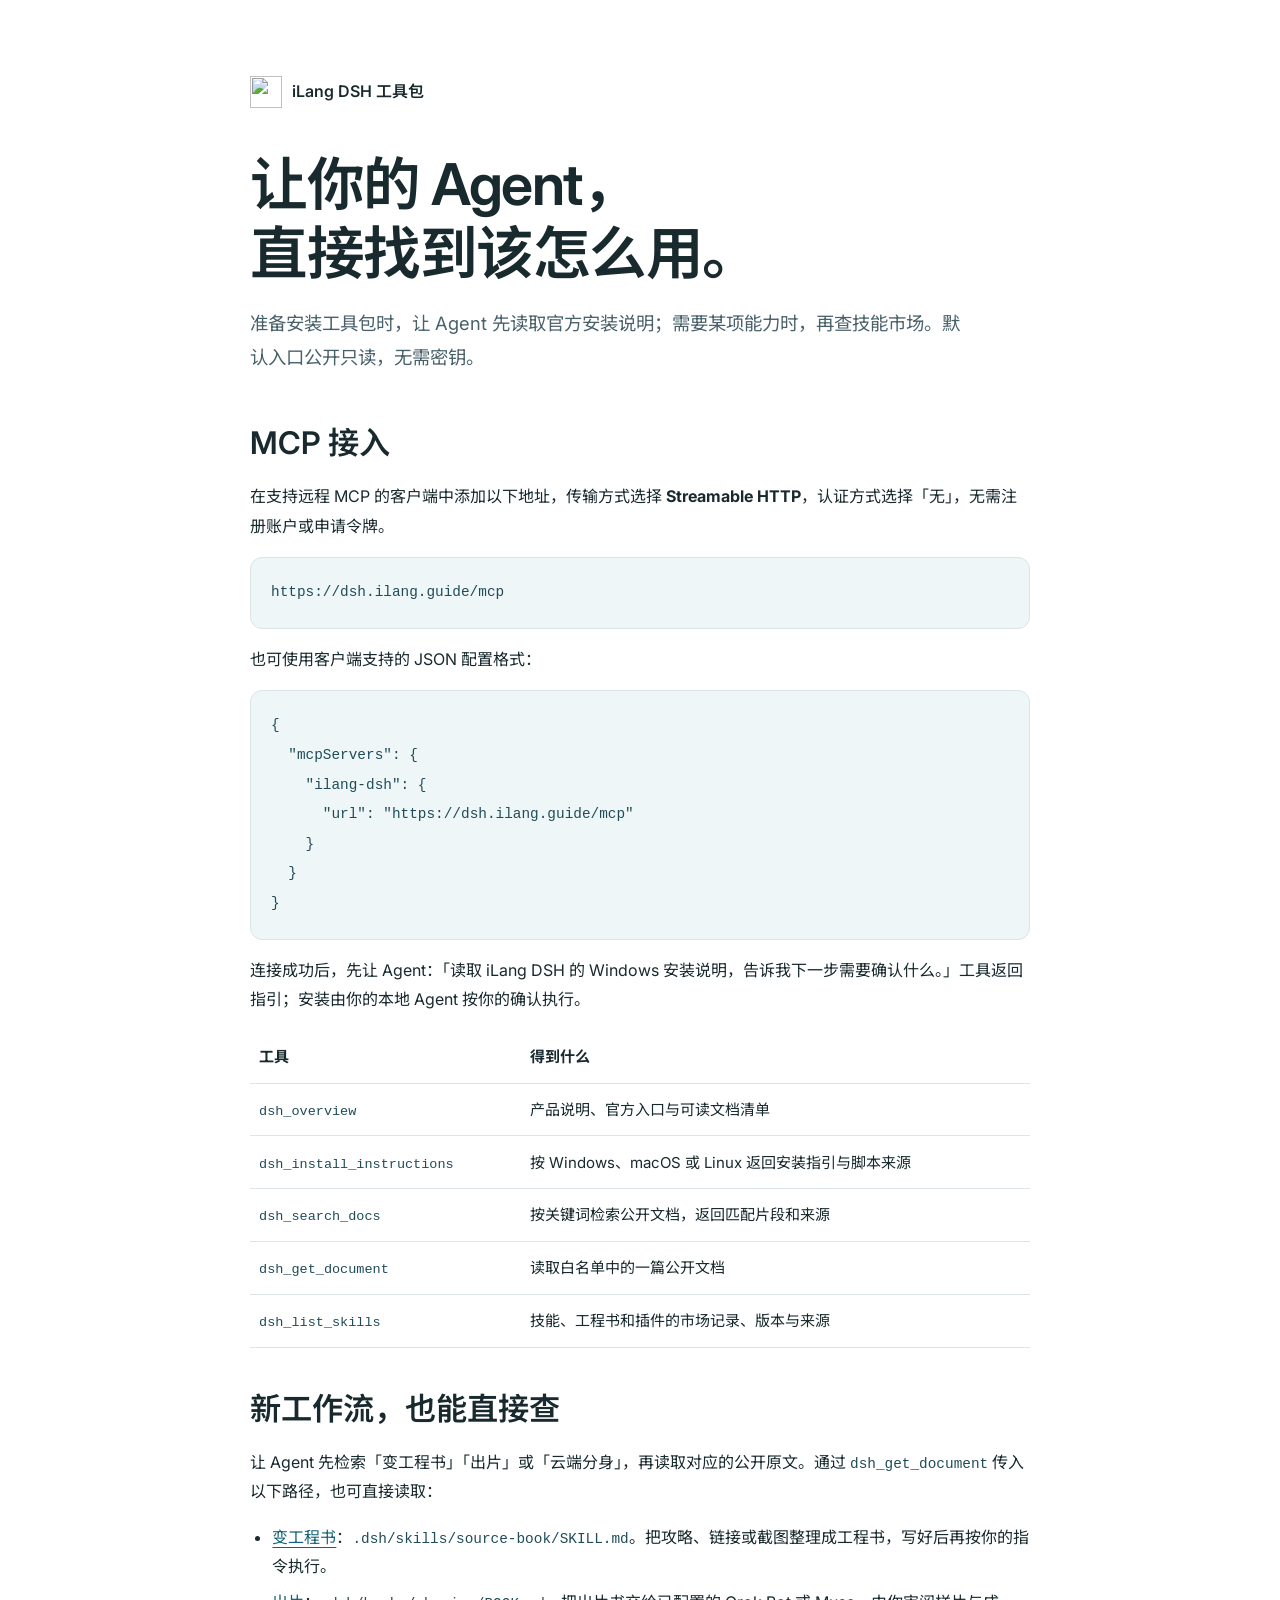
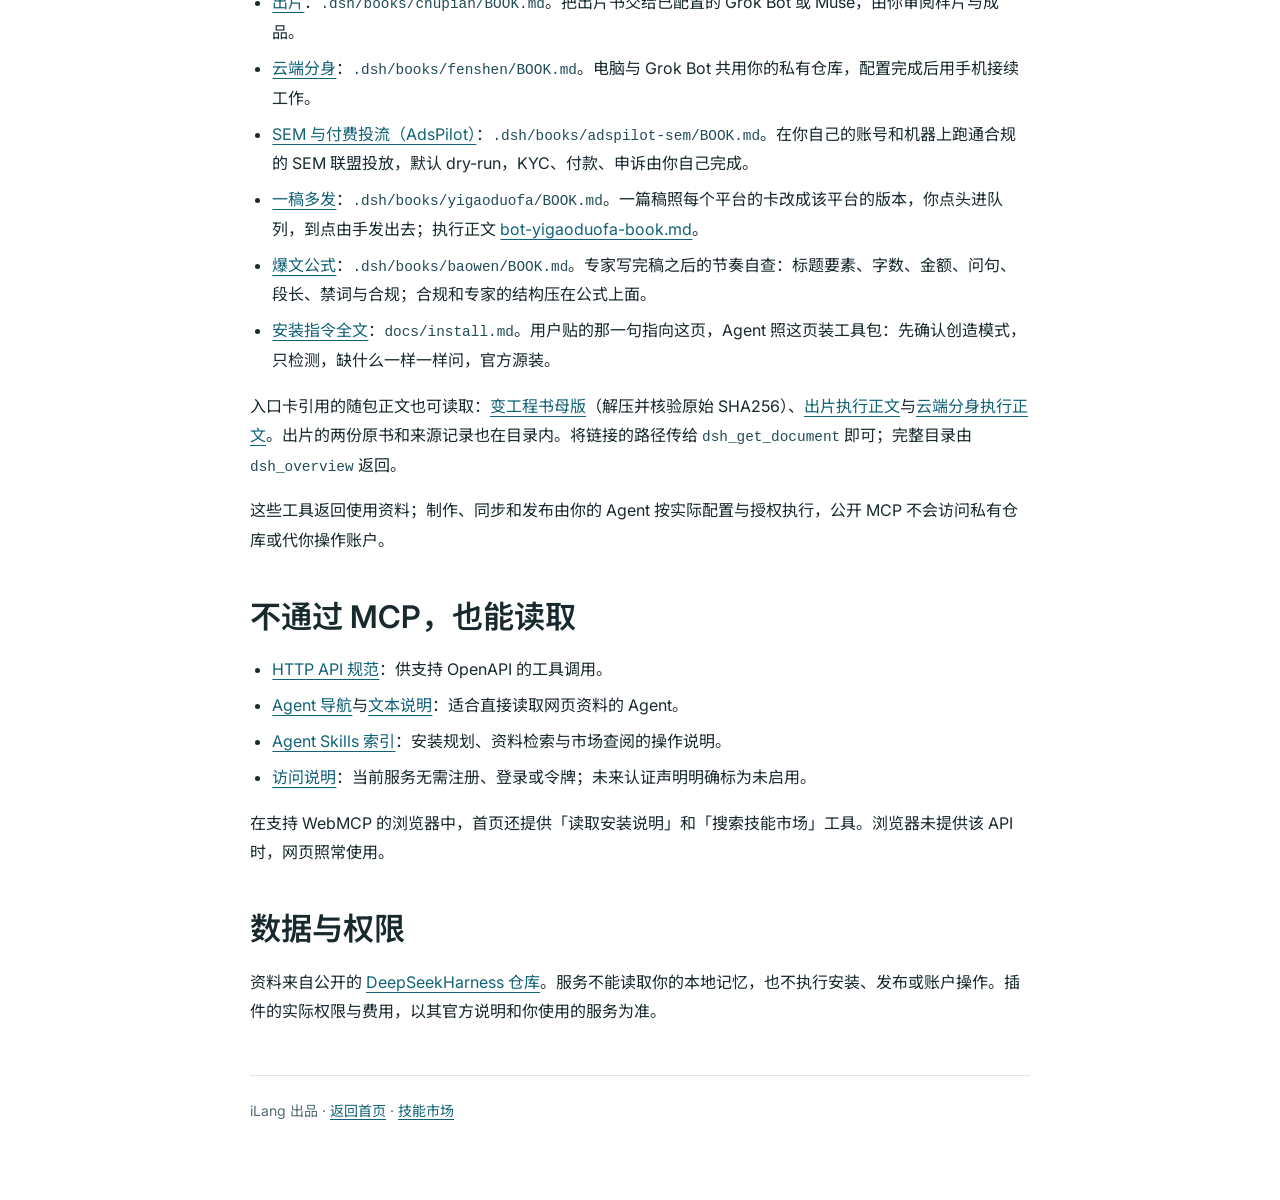
==== commit 5a32e8e1: "baowen: 爆文公式，专家写完稿之后的一道节奏自查；主书 0.2.10 第四环自动过；MCP 1.3.3 共 24 项 209 条出海爆文标题与 15 篇正文量出来的要素与节奏；owner 草稿改" ====
--- a/docs/agents/index.html
+++ b/docs/agents/index.html
@@ -66,6 +66,7 @@
     <li><a href="/.dsh/books/fenshen/BOOK.md">云端分身</a>：<code>.dsh/books/fenshen/BOOK.md</code>。电脑与 Grok Bot 共用你的私有仓库，配置完成后用手机接续工作。</li>
     <li><a href="/.dsh/books/adspilot-sem/BOOK.md">SEM 与付费投流（AdsPilot）</a>：<code>.dsh/books/adspilot-sem/BOOK.md</code>。在你自己的账号和机器上跑通合规的 SEM 联盟投放，默认 dry-run，KYC、付款、申诉由你自己完成。</li>
     <li><a href="/.dsh/books/yigaoduofa/BOOK.md">一稿多发</a>：<code>.dsh/books/yigaoduofa/BOOK.md</code>。一篇稿照每个平台的卡改成该平台的版本，你点头进队列，到点由手发出去；执行正文 <a href="/.dsh/books/yigaoduofa/bot-yigaoduofa-book.md">bot-yigaoduofa-book.md</a>。</li>
+    <li><a href="/.dsh/books/baowen/BOOK.md">爆文公式</a>：<code>.dsh/books/baowen/BOOK.md</code>。专家写完稿之后的节奏自查：标题要素、字数、金额、问句、段长、禁词与合规；合规和专家的结构压在公式上面。</li>
     <li><a href="/install.md">安装指令全文</a>：<code>docs/install.md</code>。用户贴的那一句指向这页，Agent 照这页装工具包：先确认创造模式，只检测，缺什么一样一样问，官方源装。</li>
   </ul>
   <p>入口卡引用的随包正文也可读取：<a href="/.github/bot/MOTHER-v2.9.ilang.md.gz">变工程书母版</a>（解压并核验原始 SHA256）、<a href="/.dsh/books/chupian/bot-chupian-book.md">出片执行正文</a>与<a href="/.dsh/books/fenshen/bot-fenshen-book.md">云端分身执行正文</a>。出片的两份原书和来源记录也在目录内。将链接的路径传给 <code>dsh_get_document</code> 即可；完整目录由 <code>dsh_overview</code> 返回。</p>
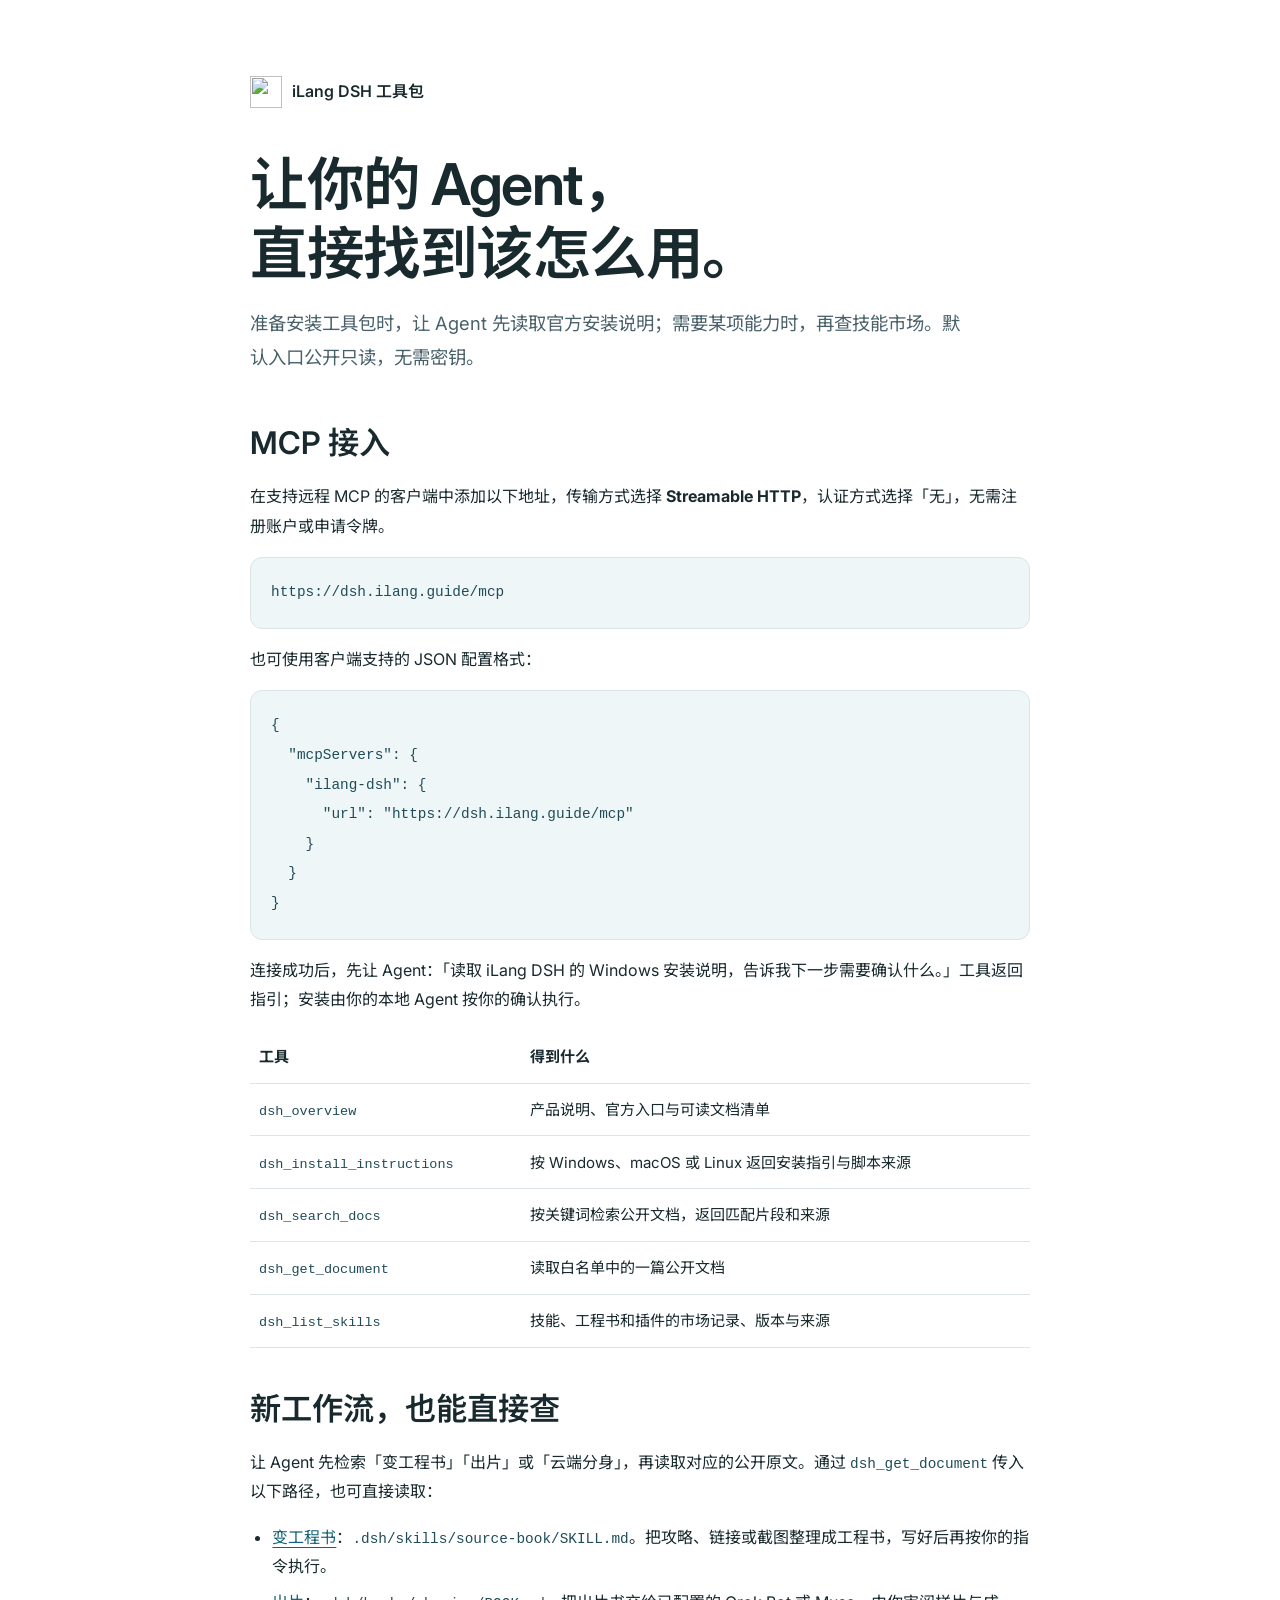
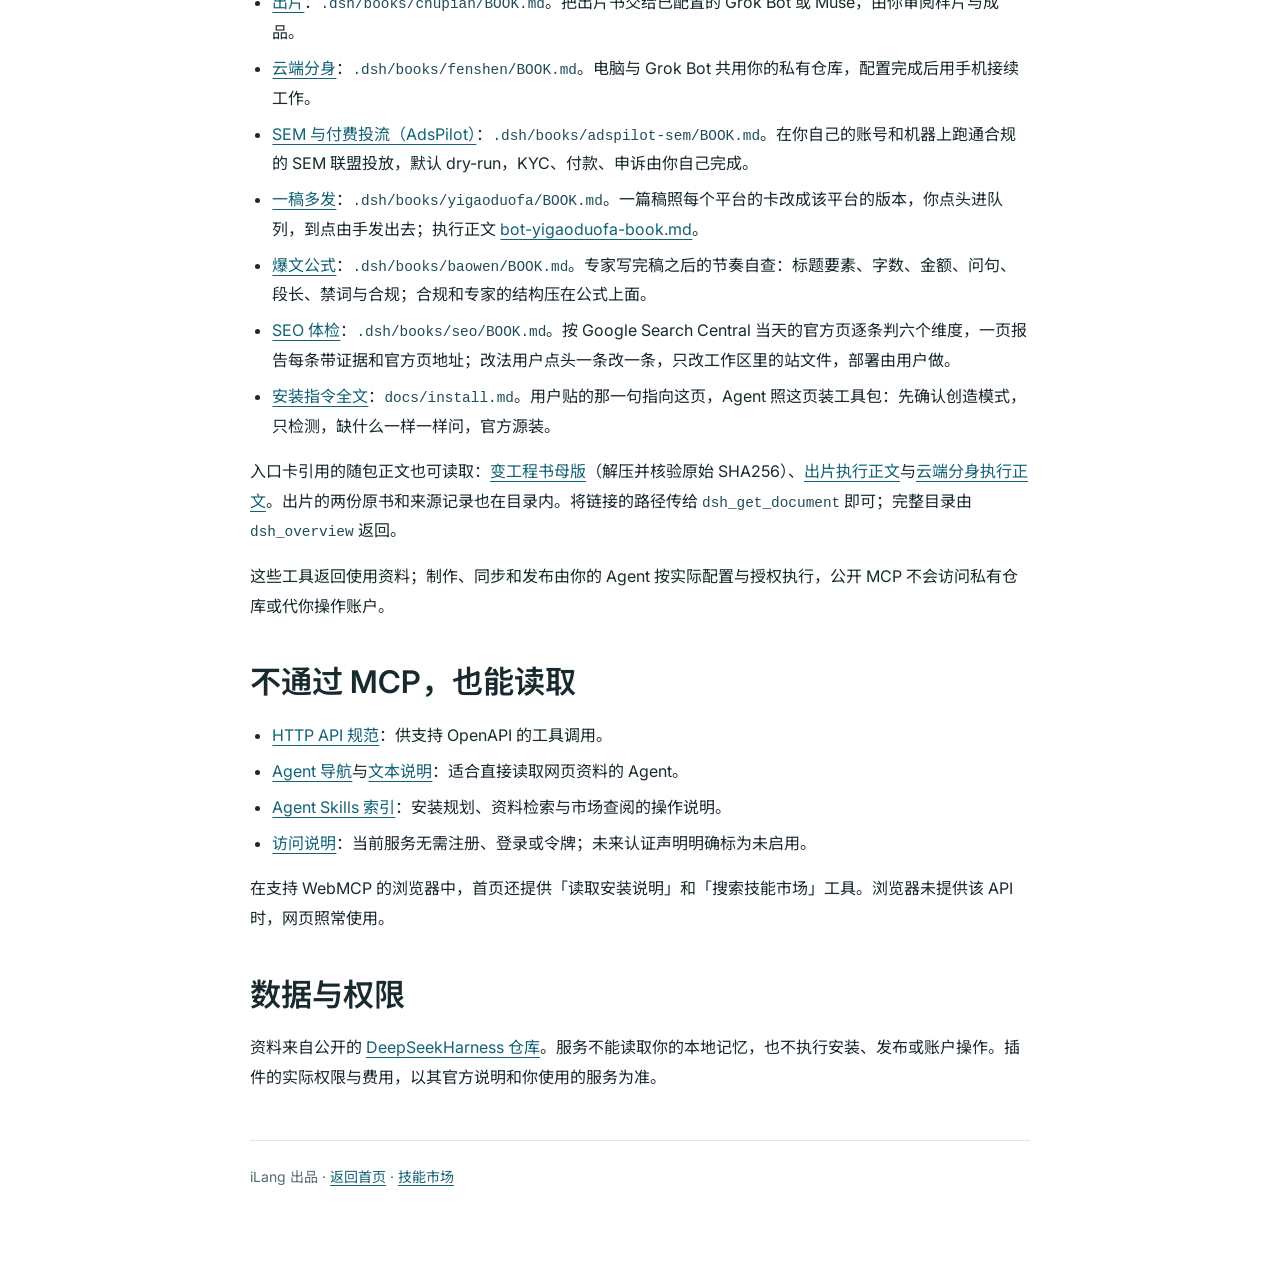
==== commit 4e807753: "server: MCP 1.3.4 共 25 项 加 SEO 体检 发现文件同步 ai.ilang.chain ::FACT{key:request|by:@SUN|words:"做 写工程书"|ch" ====
--- a/docs/agents/index.html
+++ b/docs/agents/index.html
@@ -67,6 +67,7 @@
     <li><a href="/.dsh/books/adspilot-sem/BOOK.md">SEM 与付费投流（AdsPilot）</a>：<code>.dsh/books/adspilot-sem/BOOK.md</code>。在你自己的账号和机器上跑通合规的 SEM 联盟投放，默认 dry-run，KYC、付款、申诉由你自己完成。</li>
     <li><a href="/.dsh/books/yigaoduofa/BOOK.md">一稿多发</a>：<code>.dsh/books/yigaoduofa/BOOK.md</code>。一篇稿照每个平台的卡改成该平台的版本，你点头进队列，到点由手发出去；执行正文 <a href="/.dsh/books/yigaoduofa/bot-yigaoduofa-book.md">bot-yigaoduofa-book.md</a>。</li>
     <li><a href="/.dsh/books/baowen/BOOK.md">爆文公式</a>：<code>.dsh/books/baowen/BOOK.md</code>。专家写完稿之后的节奏自查：标题要素、字数、金额、问句、段长、禁词与合规；合规和专家的结构压在公式上面。</li>
+    <li><a href="/.dsh/books/seo/BOOK.md">SEO 体检</a>：<code>.dsh/books/seo/BOOK.md</code>。按 Google Search Central 当天的官方页逐条判六个维度，一页报告每条带证据和官方页地址；改法用户点头一条改一条，只改工作区里的站文件，部署由用户做。</li>
     <li><a href="/install.md">安装指令全文</a>：<code>docs/install.md</code>。用户贴的那一句指向这页，Agent 照这页装工具包：先确认创造模式，只检测，缺什么一样一样问，官方源装。</li>
   </ul>
   <p>入口卡引用的随包正文也可读取：<a href="/.github/bot/MOTHER-v2.9.ilang.md.gz">变工程书母版</a>（解压并核验原始 SHA256）、<a href="/.dsh/books/chupian/bot-chupian-book.md">出片执行正文</a>与<a href="/.dsh/books/fenshen/bot-fenshen-book.md">云端分身执行正文</a>。出片的两份原书和来源记录也在目录内。将链接的路径传给 <code>dsh_get_document</code> 即可；完整目录由 <code>dsh_overview</code> 返回。</p>
